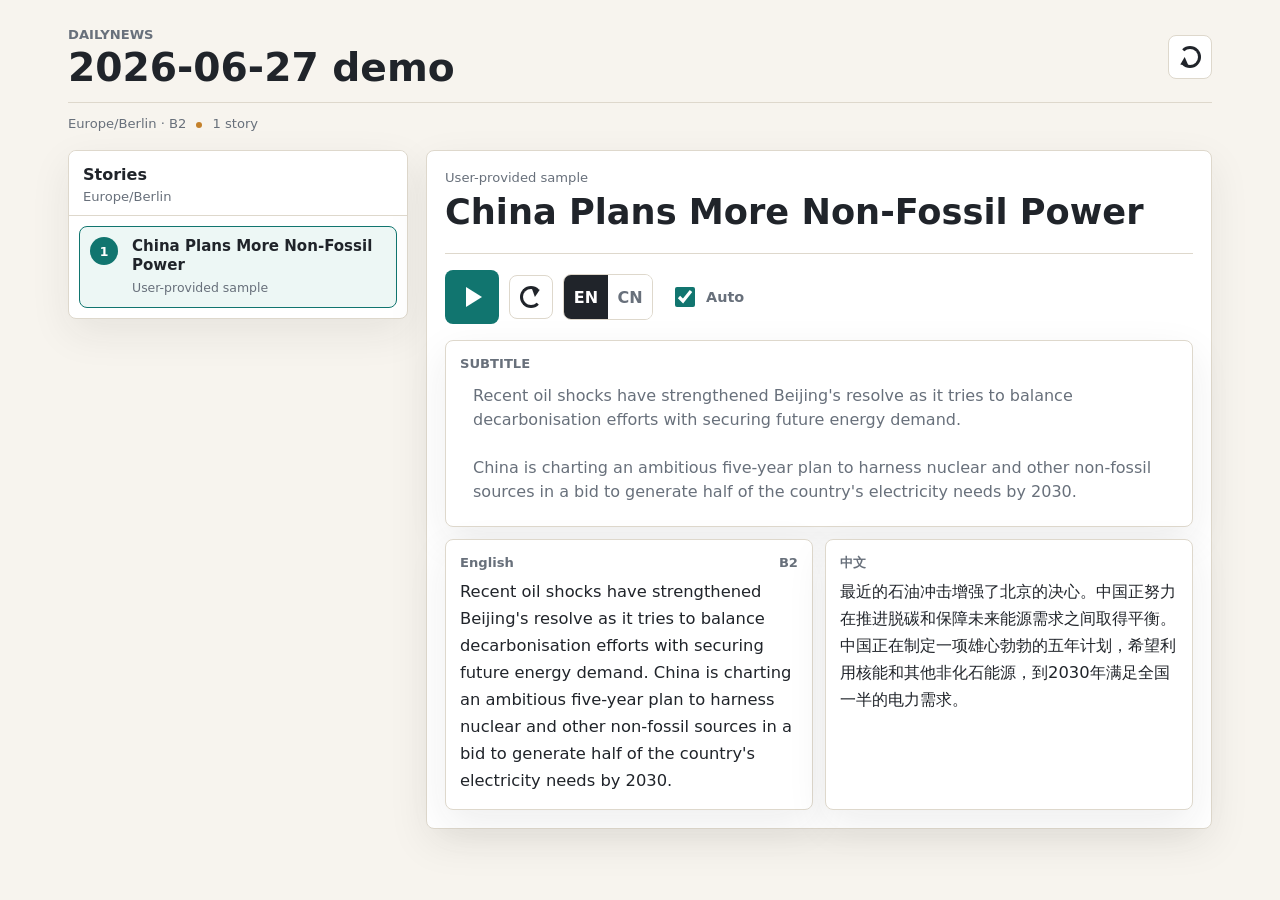
==== docs/index.html @ 85e35cfd "Initial DailyNews project" ====
<!doctype html>
<html lang="en">
  <head>
    <meta charset="utf-8">
    <meta name="viewport" content="width=device-width, initial-scale=1">
    <meta name="theme-color" content="#f7f4ee">
    <title>DailyNews</title>
    <link rel="manifest" href="manifest.webmanifest">
    <link rel="icon" href="icon.svg" type="image/svg+xml">
    <link rel="stylesheet" href="styles.css">
  </head>
  <body>
    <main class="app-shell">
      <header class="topbar">
        <div>
          <p class="eyebrow">DailyNews</p>
          <h1 id="dateTitle">Loading today's news</h1>
        </div>
        <button id="refreshButton" class="icon-button" type="button" aria-label="Refresh content" title="Refresh content">
          <span class="refresh-symbol" aria-hidden="true"></span>
        </button>
      </header>

      <section class="status-line" aria-live="polite">
        <span id="runMeta">Fetching latest content...</span>
        <span id="countMeta"></span>
      </section>

      <section id="emptyState" class="empty-state" hidden>
        <h2>No daily content yet</h2>
        <p>Run the daily Codex workflow, then rebuild the static site.</p>
      </section>

      <section id="playerView" class="player-grid" hidden>
        <aside class="news-list-panel" aria-label="News list">
          <div class="panel-heading">
            <h2>Stories</h2>
            <span id="listDate"></span>
          </div>
          <div id="newsList" class="news-list"></div>
        </aside>

        <section class="reader-panel" aria-label="Selected story">
          <div class="story-header">
            <p id="sourceName" class="source-name"></p>
            <h2 id="storyTitle"></h2>
            <a id="sourceLink" class="source-link" target="_blank" rel="noreferrer">Source</a>
          </div>

          <div class="control-strip" aria-label="Playback controls">
            <button id="playButton" class="primary-control" type="button" aria-label="Play or pause" title="Play or pause">
              <span id="playIcon" class="play-symbol icon-play" aria-hidden="true"></span>
            </button>
            <button id="replayButton" class="icon-button" type="button" aria-label="Replay current track" title="Replay current track">
              <span class="replay-symbol" aria-hidden="true"></span>
            </button>
            <div class="segmented-control" role="group" aria-label="Language">
              <button id="englishButton" type="button" class="active">EN</button>
              <button id="chineseButton" type="button">CN</button>
            </div>
            <label class="toggle-control">
              <input id="autoAdvance" type="checkbox" checked>
              <span>Auto</span>
            </label>
          </div>

          <audio id="audioPlayer" preload="metadata"></audio>

          <div class="subtitle-box" aria-live="polite">
            <p class="section-label">Subtitle</p>
            <div id="subtitleLines" class="subtitle-lines"></div>
          </div>

          <div class="text-columns">
            <article class="language-block">
              <div class="block-heading">
                <span>English</span>
                <span id="cefrBadge"></span>
              </div>
              <p id="englishText"></p>
            </article>
            <article class="language-block">
              <div class="block-heading">
                <span>中文</span>
              </div>
              <p id="chineseText"></p>
            </article>
          </div>
        </section>
      </section>
    </main>
    <script src="app.js" type="module"></script>
  </body>
</html>
---- docs/styles.css ----
:root {
  color-scheme: light;
  --paper: #f7f4ee;
  --surface: #ffffff;
  --ink: #20242a;
  --muted: #68707b;
  --line: #ded8cc;
  --teal: #11756f;
  --teal-dark: #0a514d;
  --amber: #c4812b;
  --coral: #bc5a4f;
  --shadow: 0 14px 40px rgba(32, 36, 42, 0.08);
  font-family: Inter, ui-sans-serif, system-ui, -apple-system, BlinkMacSystemFont, "Segoe UI", sans-serif;
}

* {
  box-sizing: border-box;
}

html,
body {
  margin: 0;
  min-height: 100%;
  background: var(--paper);
  color: var(--ink);
}

button,
input,
audio {
  font: inherit;
}

button {
  border: 0;
}

.app-shell {
  width: min(1180px, 100%);
  margin: 0 auto;
  padding: 18px;
}

.topbar {
  display: flex;
  align-items: center;
  justify-content: space-between;
  gap: 16px;
  padding: 8px 0 14px;
}

.eyebrow,
.section-label,
.source-name,
.status-line,
.block-heading,
.panel-heading span {
  color: var(--muted);
  font-size: 0.82rem;
  line-height: 1.3;
}

.eyebrow,
.section-label {
  margin: 0 0 4px;
  text-transform: uppercase;
  letter-spacing: 0;
  font-weight: 700;
}

h1,
h2,
p {
  margin-top: 0;
}

h1 {
  margin-bottom: 0;
  font-size: clamp(1.55rem, 4vw, 2.45rem);
  line-height: 1.05;
  letter-spacing: 0;
}

h2 {
  letter-spacing: 0;
}

.status-line {
  min-height: 28px;
  display: flex;
  align-items: center;
  gap: 10px;
  flex-wrap: wrap;
  border-top: 1px solid var(--line);
  padding-top: 12px;
}

.status-line span + span::before {
  content: "";
  display: inline-block;
  width: 6px;
  height: 6px;
  margin-right: 10px;
  border-radius: 50%;
  background: var(--amber);
  vertical-align: middle;
}

.player-grid {
  display: grid;
  grid-template-columns: 340px minmax(0, 1fr);
  gap: 18px;
  margin-top: 18px;
}

.news-list-panel,
.reader-panel,
.empty-state,
.language-block,
.subtitle-box {
  background: var(--surface);
  border: 1px solid var(--line);
  box-shadow: var(--shadow);
}

.news-list-panel,
.reader-panel,
.empty-state {
  border-radius: 8px;
}

.news-list-panel {
  align-self: start;
  max-height: calc(100vh - 120px);
  overflow: auto;
}

.panel-heading {
  position: sticky;
  top: 0;
  z-index: 1;
  background: rgba(255, 255, 255, 0.94);
  border-bottom: 1px solid var(--line);
  padding: 14px 14px 10px;
  backdrop-filter: blur(8px);
}

.panel-heading h2 {
  margin-bottom: 2px;
  font-size: 1rem;
}

.news-list {
  display: grid;
  gap: 8px;
  padding: 10px;
}

.story-button {
  width: 100%;
  min-height: 82px;
  display: grid;
  grid-template-columns: 32px minmax(0, 1fr);
  gap: 10px;
  align-items: start;
  text-align: left;
  background: #faf9f6;
  color: var(--ink);
  border: 1px solid transparent;
  border-radius: 8px;
  padding: 10px;
  cursor: pointer;
}

.story-button.active {
  border-color: var(--teal);
  background: #edf7f5;
}

.story-index {
  width: 28px;
  height: 28px;
  display: grid;
  place-items: center;
  border-radius: 50%;
  background: var(--ink);
  color: #fff;
  font-size: 0.78rem;
  font-weight: 700;
}

.story-button.active .story-index {
  background: var(--teal);
}

.story-button strong {
  display: block;
  font-size: 0.94rem;
  line-height: 1.25;
}

.story-button span {
  display: block;
  margin-top: 5px;
  color: var(--muted);
  font-size: 0.78rem;
}

.reader-panel {
  min-width: 0;
  padding: 18px;
}

.story-header {
  border-bottom: 1px solid var(--line);
  padding-bottom: 14px;
}

.story-header h2 {
  margin-bottom: 8px;
  font-size: clamp(1.45rem, 3.5vw, 2.2rem);
  line-height: 1.08;
}

.source-name {
  margin-bottom: 7px;
}

.source-link {
  color: var(--teal-dark);
  font-size: 0.9rem;
  font-weight: 700;
  text-decoration-thickness: 1px;
  text-underline-offset: 3px;
}

.control-strip {
  display: flex;
  align-items: center;
  gap: 10px;
  flex-wrap: wrap;
  padding: 16px 0;
}

.primary-control,
.icon-button,
.segmented-control button {
  min-width: 44px;
  min-height: 44px;
  display: inline-grid;
  place-items: center;
  border-radius: 8px;
  cursor: pointer;
  transition: transform 120ms ease, background 120ms ease;
}

.primary-control:active,
.icon-button:active,
.segmented-control button:active,
.story-button:active {
  transform: scale(0.98);
}

.primary-control {
  width: 54px;
  height: 54px;
  background: var(--teal);
  color: #fff;
  font-weight: 800;
}

.play-symbol,
.replay-symbol,
.refresh-symbol {
  position: relative;
  display: inline-block;
}

.icon-play {
  width: 0;
  height: 0;
  border-top: 10px solid transparent;
  border-bottom: 10px solid transparent;
  border-left: 16px solid currentColor;
  margin-left: 4px;
}

.icon-pause {
  width: 18px;
  height: 22px;
}

.icon-pause::before,
.icon-pause::after {
  content: "";
  position: absolute;
  top: 0;
  width: 6px;
  height: 22px;
  border-radius: 3px;
  background: currentColor;
}

.icon-pause::before {
  left: 1px;
}

.icon-pause::after {
  right: 1px;
}

.replay-symbol {
  width: 22px;
  height: 22px;
  border: 3px solid currentColor;
  border-right-color: transparent;
  border-radius: 50%;
}

.replay-symbol::after {
  content: "";
  position: absolute;
  right: -1px;
  top: -3px;
  width: 0;
  height: 0;
  border-left: 7px solid currentColor;
  border-top: 5px solid transparent;
  border-bottom: 5px solid transparent;
  transform: rotate(-20deg);
}

.refresh-symbol {
  width: 22px;
  height: 22px;
  border: 3px solid currentColor;
  border-left-color: transparent;
  border-radius: 50%;
}

.refresh-symbol::after {
  content: "";
  position: absolute;
  left: -2px;
  bottom: -3px;
  width: 0;
  height: 0;
  border-right: 7px solid currentColor;
  border-top: 5px solid transparent;
  border-bottom: 5px solid transparent;
  transform: rotate(-24deg);
}

.icon-button {
  background: var(--surface);
  border: 1px solid var(--line);
  color: var(--ink);
  font-weight: 800;
}

.segmented-control {
  display: inline-grid;
  grid-template-columns: repeat(2, 1fr);
  border: 1px solid var(--line);
  border-radius: 8px;
  overflow: hidden;
}

.segmented-control button {
  border-radius: 0;
  background: var(--surface);
  color: var(--muted);
  font-weight: 800;
}

.segmented-control button.active {
  background: var(--ink);
  color: #fff;
}

.toggle-control {
  min-height: 44px;
  display: inline-flex;
  align-items: center;
  gap: 8px;
  padding: 0 8px;
  color: var(--muted);
  font-size: 0.9rem;
  font-weight: 700;
}

.toggle-control input {
  width: 20px;
  height: 20px;
  accent-color: var(--teal);
}

.subtitle-box {
  min-height: 148px;
  border-radius: 8px;
  padding: 14px;
}

.subtitle-lines {
  display: grid;
  gap: 8px;
}

.subtitle-line {
  margin: 0;
  padding: 8px 10px;
  border-left: 3px solid transparent;
  color: var(--muted);
  line-height: 1.5;
}

.subtitle-line.active {
  border-color: var(--coral);
  background: #fff5f2;
  color: var(--ink);
  font-weight: 700;
}

.text-columns {
  display: grid;
  grid-template-columns: repeat(2, minmax(0, 1fr));
  gap: 12px;
  margin-top: 12px;
}

.language-block {
  border-radius: 8px;
  padding: 14px;
}

.block-heading {
  display: flex;
  justify-content: space-between;
  gap: 8px;
  margin-bottom: 8px;
  font-weight: 800;
}

.language-block p {
  margin-bottom: 0;
  font-size: 1.02rem;
  line-height: 1.65;
}

.empty-state {
  margin-top: 18px;
  padding: 28px;
}

.empty-state h2 {
  margin-bottom: 6px;
}

.empty-state p {
  color: var(--muted);
  margin-bottom: 0;
}

@media (max-width: 820px) {
  .app-shell {
    padding: 14px;
  }

  .player-grid,
  .text-columns {
    grid-template-columns: 1fr;
  }

  .news-list-panel {
    max-height: none;
  }

  .news-list {
    grid-auto-flow: column;
    grid-auto-columns: minmax(240px, 82vw);
    overflow-x: auto;
    padding-bottom: 14px;
  }

  .story-button {
    min-height: 102px;
  }

  .reader-panel {
    padding: 14px;
  }
}

@media (max-width: 420px) {
  .topbar {
    align-items: flex-start;
  }

  .control-strip {
    gap: 8px;
  }

  .primary-control {
    width: 50px;
    height: 50px;
  }
}
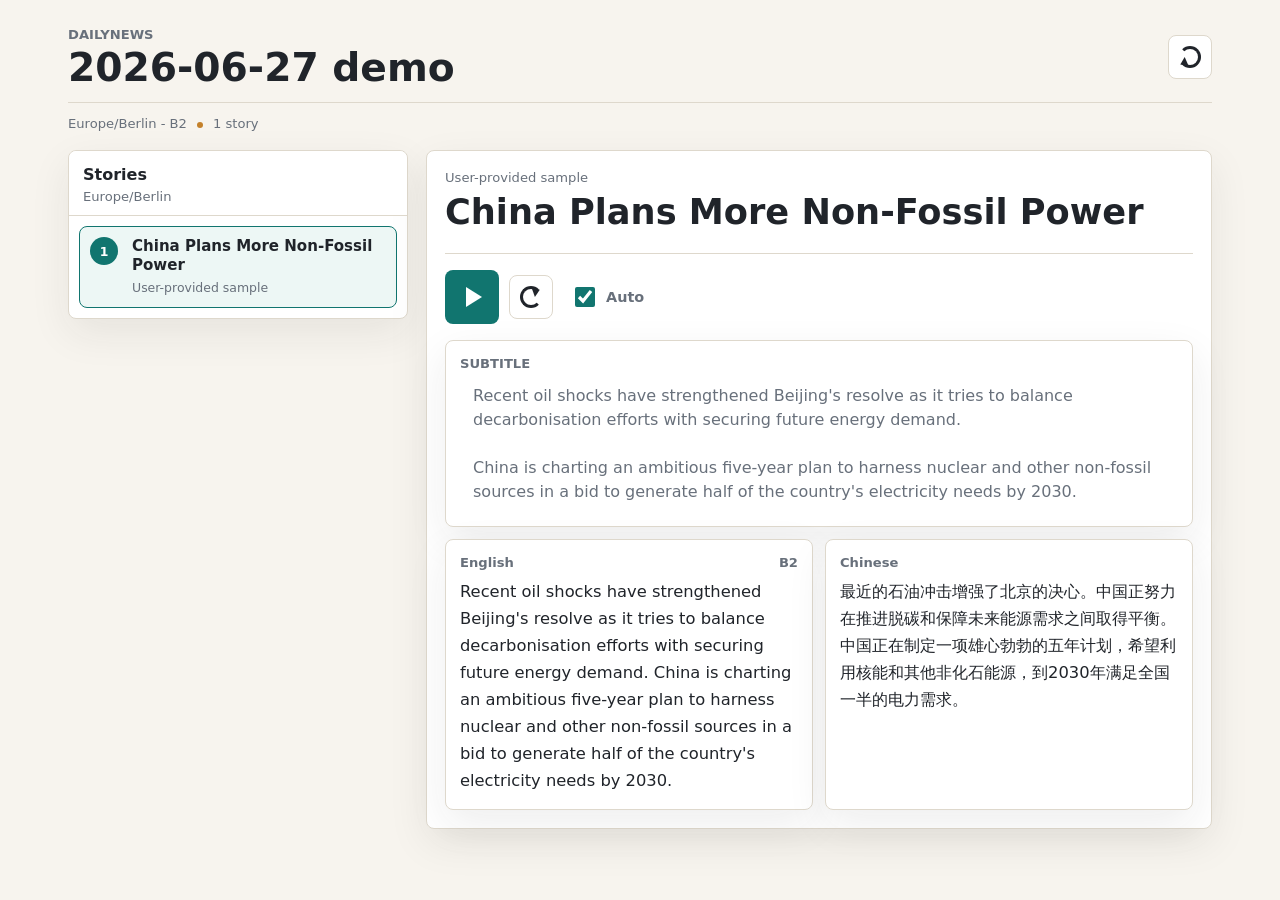
==== commit 00e422dc: "Use English-only audio playback" ====
--- a/docs/index.html
+++ b/docs/index.html
@@ -54,10 +54,6 @@
             <button id="replayButton" class="icon-button" type="button" aria-label="Replay current track" title="Replay current track">
               <span class="replay-symbol" aria-hidden="true"></span>
             </button>
-            <div class="segmented-control" role="group" aria-label="Language">
-              <button id="englishButton" type="button" class="active">EN</button>
-              <button id="chineseButton" type="button">CN</button>
-            </div>
             <label class="toggle-control">
               <input id="autoAdvance" type="checkbox" checked>
               <span>Auto</span>
@@ -81,7 +77,7 @@
             </article>
             <article class="language-block">
               <div class="block-heading">
-                <span>中文</span>
+                <span>Chinese</span>
               </div>
               <p id="chineseText"></p>
             </article>
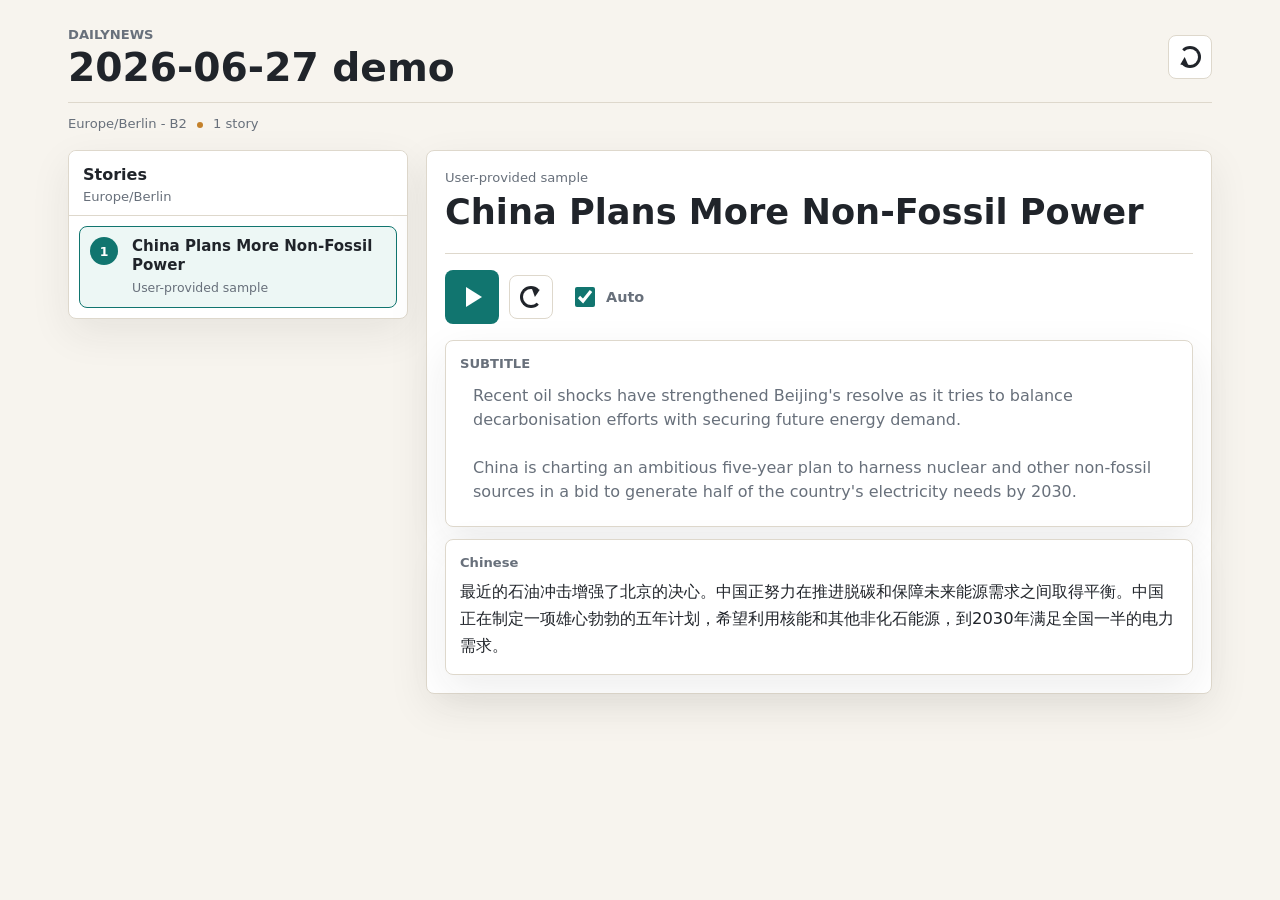
==== commit 1120859f: "Remove duplicate English text block" ====
--- a/docs/index.html
+++ b/docs/index.html
@@ -70,13 +70,6 @@
           <div class="text-columns">
             <article class="language-block">
               <div class="block-heading">
-                <span>English</span>
-                <span id="cefrBadge"></span>
-              </div>
-              <p id="englishText"></p>
-            </article>
-            <article class="language-block">
-              <div class="block-heading">
                 <span>Chinese</span>
               </div>
               <p id="chineseText"></p>
--- a/docs/styles.css
+++ b/docs/styles.css
@@ -423,7 +423,7 @@
 
 .text-columns {
   display: grid;
-  grid-template-columns: repeat(2, minmax(0, 1fr));
+  grid-template-columns: minmax(0, 1fr);
   gap: 12px;
   margin-top: 12px;
 }
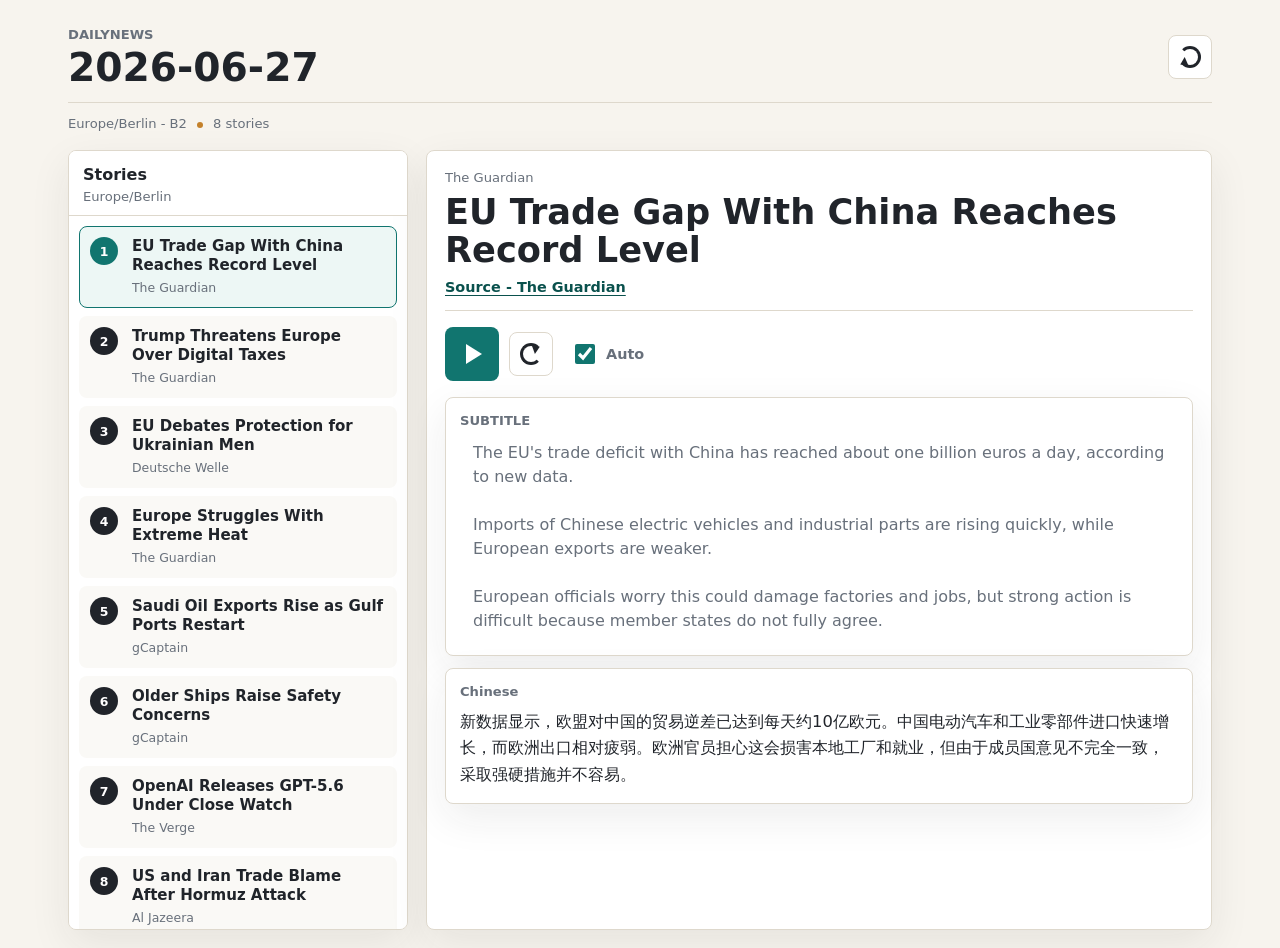
==== commit 88d6dc29: "Show source name in source link" ====
--- a/docs/index.html
+++ b/docs/index.html
@@ -7,7 +7,7 @@
     <title>DailyNews</title>
     <link rel="manifest" href="manifest.webmanifest">
     <link rel="icon" href="icon.svg" type="image/svg+xml">
-    <link rel="stylesheet" href="styles.css">
+    <link rel="stylesheet" href="styles.css?v=20260627-source-label">
   </head>
   <body>
     <main class="app-shell">
@@ -78,6 +78,6 @@
         </section>
       </section>
     </main>
-    <script src="app.js" type="module"></script>
+    <script src="app.js?v=20260627-source-label" type="module"></script>
   </body>
 </html>
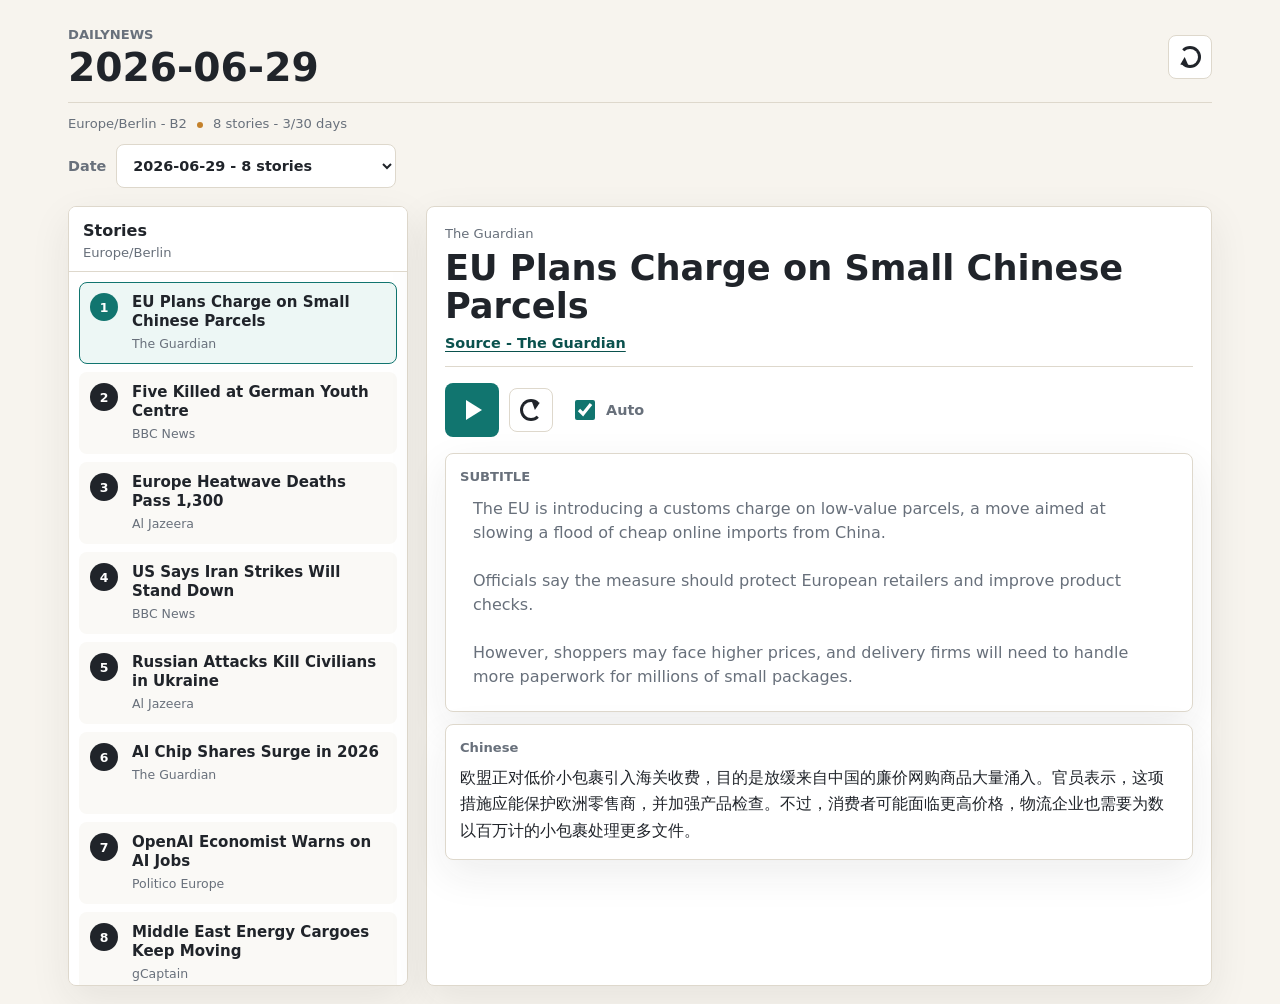
==== commit e1548a93: "Keep recent DailyNews history" ====
--- a/docs/index.html
+++ b/docs/index.html
@@ -7,7 +7,7 @@
     <title>DailyNews</title>
     <link rel="manifest" href="manifest.webmanifest">
     <link rel="icon" href="icon.svg" type="image/svg+xml">
-    <link rel="stylesheet" href="styles.css?v=20260627-source-label">
+    <link rel="stylesheet" href="styles.css?v=20260629-history">
   </head>
   <body>
     <main class="app-shell">
@@ -24,6 +24,13 @@
       <section class="status-line" aria-live="polite">
         <span id="runMeta">Fetching latest content...</span>
         <span id="countMeta"></span>
+      </section>
+
+      <section class="history-strip" aria-label="Archive">
+        <label class="date-picker">
+          <span>Date</span>
+          <select id="daySelect" disabled></select>
+        </label>
       </section>
 
       <section id="emptyState" class="empty-state" hidden>
@@ -78,6 +85,6 @@
         </section>
       </section>
     </main>
-    <script src="app.js?v=20260627-source-label" type="module"></script>
+    <script src="app.js?v=20260629-history" type="module"></script>
   </body>
 </html>
--- a/docs/styles.css
+++ b/docs/styles.css
@@ -95,6 +95,34 @@
   padding-top: 12px;
 }
 
+.history-strip {
+  display: flex;
+  align-items: center;
+  justify-content: flex-start;
+  padding-top: 12px;
+}
+
+.date-picker {
+  display: inline-flex;
+  align-items: center;
+  gap: 10px;
+  color: var(--muted);
+  font-size: 0.9rem;
+  font-weight: 800;
+}
+
+.date-picker select {
+  min-height: 44px;
+  min-width: min(280px, 72vw);
+  border: 1px solid var(--line);
+  border-radius: 8px;
+  background: var(--surface);
+  color: var(--ink);
+  padding: 0 38px 0 12px;
+  font: inherit;
+  font-weight: 700;
+}
+
 .status-line span + span::before {
   content: "";
   display: inline-block;
@@ -496,6 +524,15 @@
     align-items: flex-start;
   }
 
+  .date-picker {
+    width: 100%;
+  }
+
+  .date-picker select {
+    min-width: 0;
+    width: 100%;
+  }
+
   .control-strip {
     gap: 8px;
   }
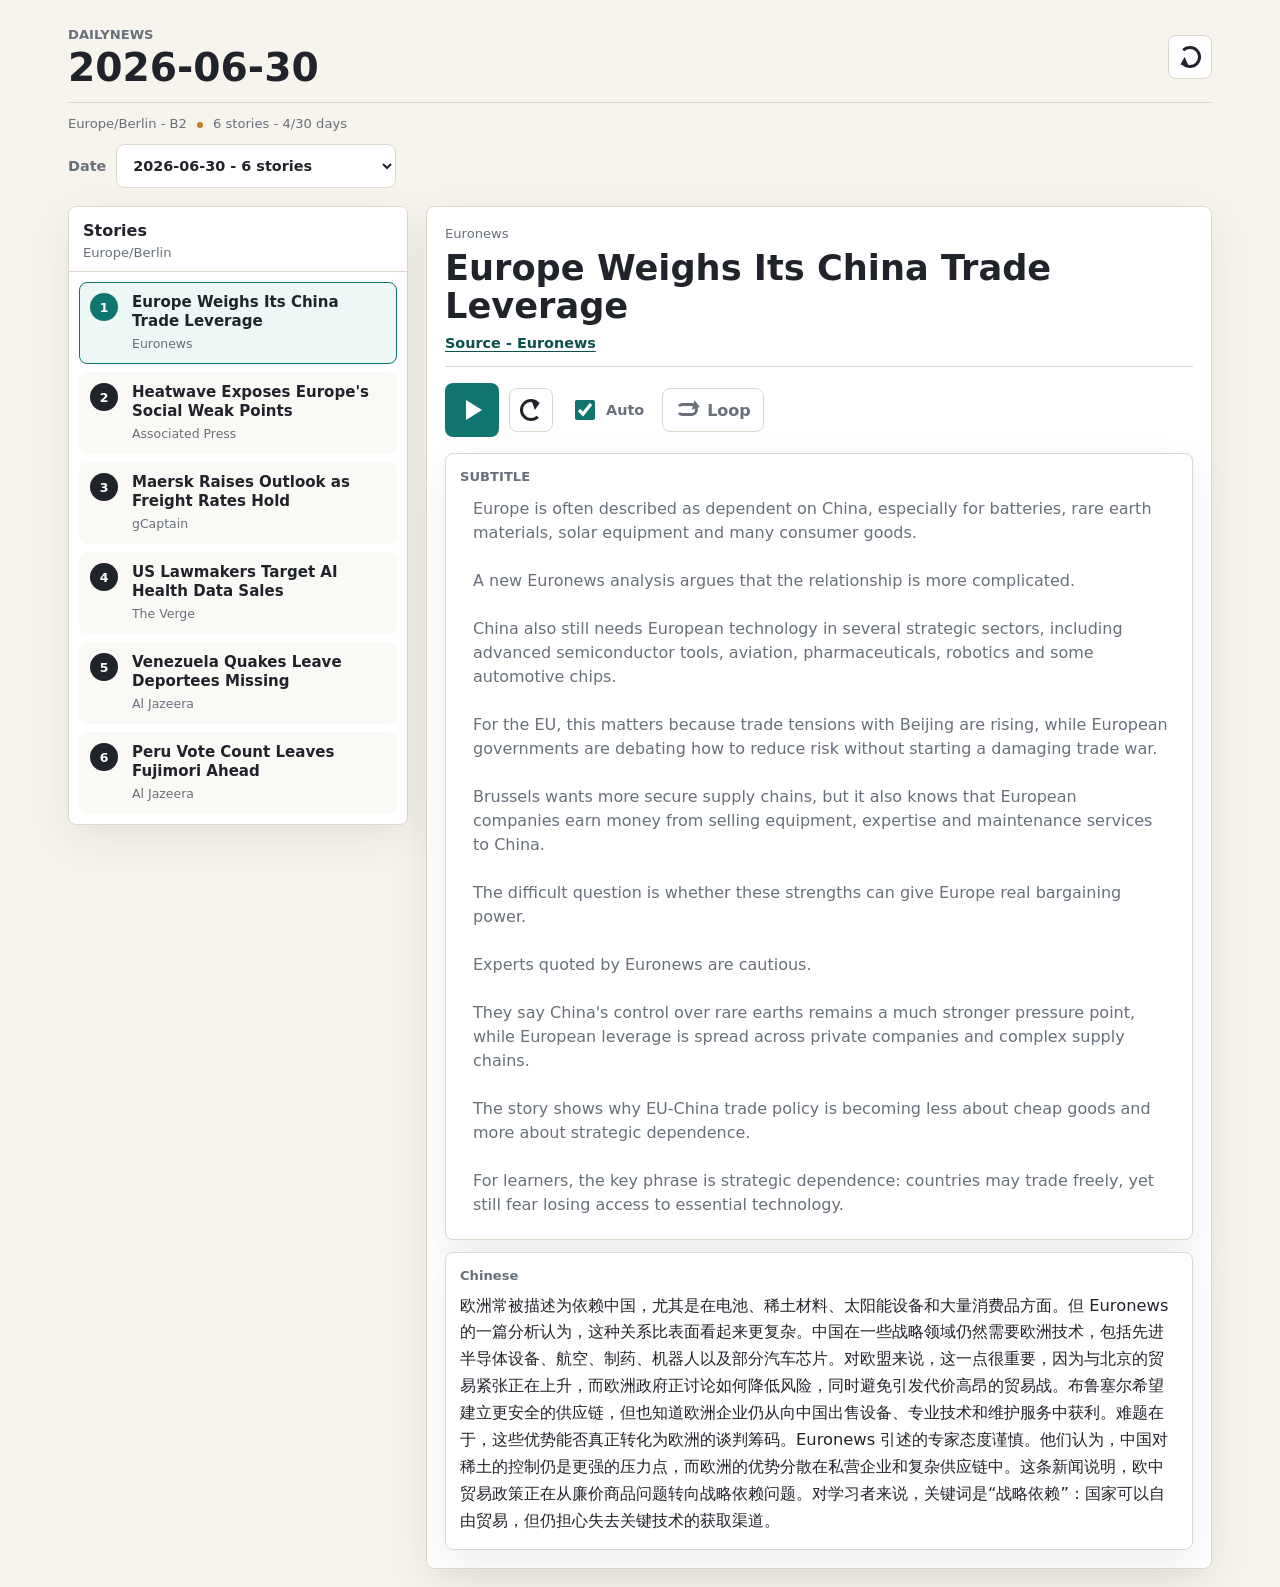
==== commit cf8a6805: "Add loop playback and June 30 news" ====
--- a/docs/index.html
+++ b/docs/index.html
@@ -7,7 +7,7 @@
     <title>DailyNews</title>
     <link rel="manifest" href="manifest.webmanifest">
     <link rel="icon" href="icon.svg" type="image/svg+xml">
-    <link rel="stylesheet" href="styles.css?v=20260629-history">
+    <link rel="stylesheet" href="styles.css?v=20260630-loop">
   </head>
   <body>
     <main class="app-shell">
@@ -65,6 +65,10 @@
               <input id="autoAdvance" type="checkbox" checked>
               <span>Auto</span>
             </label>
+            <button id="loopButton" class="loop-control" type="button" aria-pressed="false" aria-label="Loop today's stories" title="Loop today's stories">
+              <span class="loop-symbol" aria-hidden="true"></span>
+              <span>Loop</span>
+            </button>
           </div>
 
           <audio id="audioPlayer" preload="metadata"></audio>
@@ -85,6 +89,6 @@
         </section>
       </section>
     </main>
-    <script src="app.js?v=20260629-history" type="module"></script>
+    <script src="app.js?v=20260630-loop" type="module"></script>
   </body>
 </html>
--- a/docs/styles.css
+++ b/docs/styles.css
@@ -272,6 +272,7 @@
 
 .primary-control,
 .icon-button,
+.loop-control,
 .segmented-control button {
   min-width: 44px;
   min-height: 44px;
@@ -284,6 +285,7 @@
 
 .primary-control:active,
 .icon-button:active,
+.loop-control:active,
 .segmented-control button:active,
 .story-button:active {
   transform: scale(0.98);
@@ -299,6 +301,7 @@
 
 .play-symbol,
 .replay-symbol,
+.loop-symbol,
 .refresh-symbol {
   position: relative;
   display: inline-block;
@@ -358,6 +361,35 @@
   transform: rotate(-20deg);
 }
 
+.loop-symbol {
+  width: 24px;
+  height: 18px;
+}
+
+.loop-symbol::before,
+.loop-symbol::after {
+  content: "";
+  position: absolute;
+}
+
+.loop-symbol::before {
+  inset: 2px 1px 3px;
+  border: 3px solid currentColor;
+  border-left-color: transparent;
+  border-radius: 999px;
+}
+
+.loop-symbol::after {
+  right: -1px;
+  top: 0;
+  width: 0;
+  height: 0;
+  border-left: 7px solid currentColor;
+  border-top: 5px solid transparent;
+  border-bottom: 5px solid transparent;
+  transform: rotate(16deg);
+}
+
 .refresh-symbol {
   width: 22px;
   height: 22px;
@@ -386,6 +418,23 @@
   font-weight: 800;
 }
 
+.loop-control {
+  display: inline-flex;
+  align-items: center;
+  gap: 8px;
+  background: var(--surface);
+  border: 1px solid var(--line);
+  color: var(--muted);
+  padding: 0 12px;
+  font-weight: 800;
+}
+
+.loop-control.active {
+  background: var(--ink);
+  border-color: var(--ink);
+  color: #fff;
+}
+
 .segmented-control {
   display: inline-grid;
   grid-template-columns: repeat(2, 1fr);
